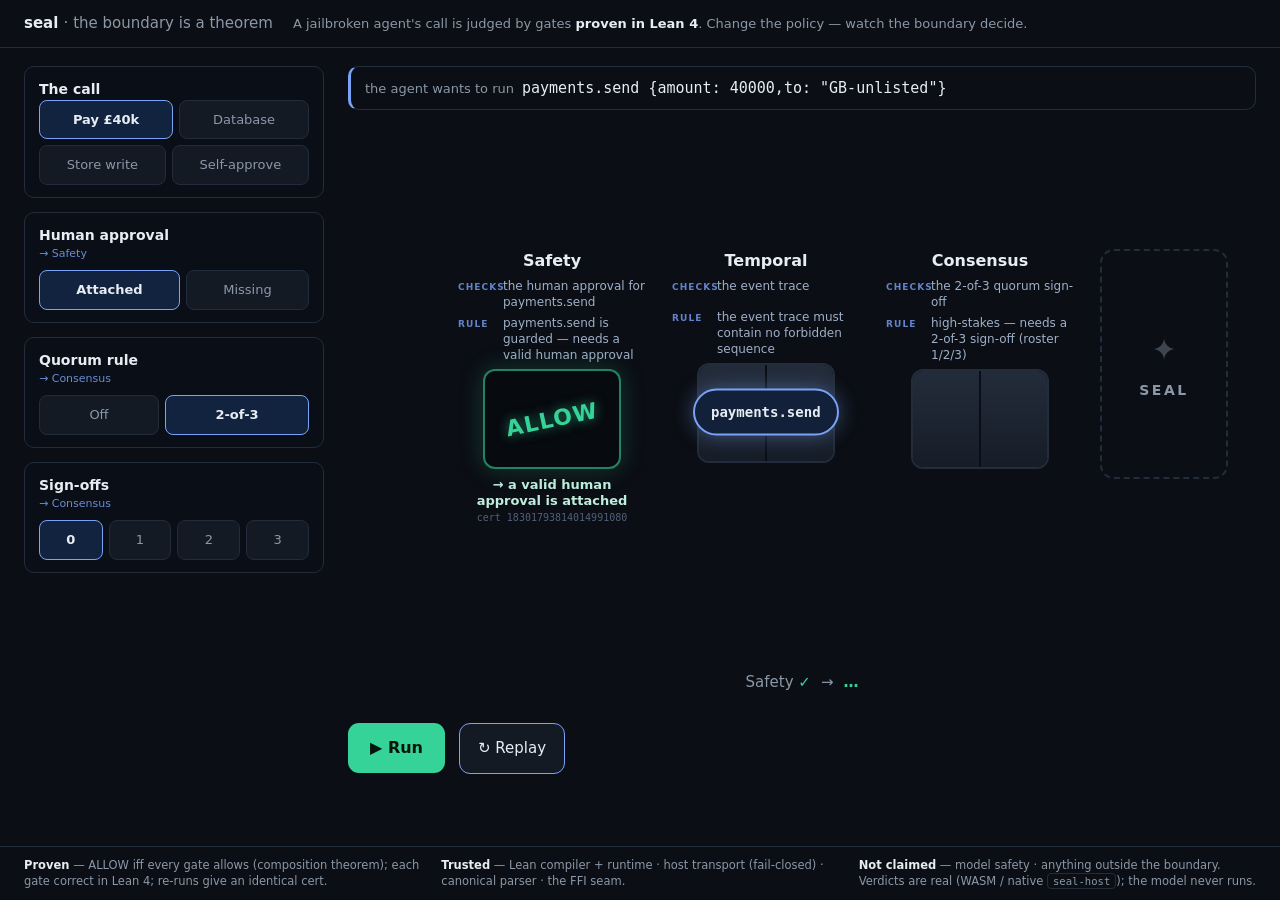
==== public/index.html @ 76cb25d4 "feat(demo): merge into one full-screen stage — knobs drive the animated boundary check Removed the b" ====
<!doctype html>
<html lang="en">
<head>
<meta charset="utf-8"/>
<meta name="viewport" content="width=device-width, initial-scale=1"/>
<title>seal · the boundary is a theorem</title>
<!-- bump ?v= on every push so browsers fetch fresh assets without a hard refresh -->
<link rel="stylesheet" href="style.css?v=20260616k"/>
</head>
<body class="app">

<header class="topbar">
  <span class="brand">seal <span>· the boundary is a theorem</span></span>
  <span class="thesis">A jailbroken agent's call is judged by gates <b>proven in Lean&nbsp;4</b>. Change the policy — watch the boundary decide.</span>
</header>

<main class="demo">
  <aside class="rail" id="rail"></aside>

  <section class="stage">
    <div id="boot-error" class="boot-error" style="display:none"></div>
    <div class="call-banner" id="call-banner"></div>

    <div class="track-frame"><div class="track" id="track"></div></div>
    <div class="equation" id="equation"></div>

    <div class="verdict-out" id="verdict-out"></div>

    <div class="run-row">
      <button class="run-btn" id="run">▶ Run</button>
      <button class="again-btn" id="replay-btn">↻ Replay</button>
      <span class="det" id="det"></span>
    </div>
    <div class="rp-out" id="replay-out"></div>
  </section>
</main>

<footer class="proofbar">
  <span><b class="ink-allow">Proven</b> — ALLOW iff every gate allows (composition theorem); each gate correct in Lean&nbsp;4; re-runs give an identical cert.</span>
  <span><b class="ink-amber">Trusted</b> — Lean compiler + runtime · host transport (fail-closed) · canonical parser · the FFI seam.</span>
  <span><b>Not claimed</b> — model safety · anything outside the boundary. Verdicts are real (WASM / native <code>seal-host</code>); the model never runs.</span>
</footer>

<script>
// Boot guard (classic script). If gauntlet.js (an ES module) fails to load — usually file://, which
// blocks module imports + the WASM fetch — no handlers attach and the stage looks inert. Detect it.
(function () {
  var lastErr = "";
  window.addEventListener("error", function (e) { if (e && (e.filename || "").indexOf("gauntlet") > -1 || (e && e.message)) lastErr = (e && e.message) || lastErr; });
  function banner(msg) {
    var el = document.getElementById("boot-error"); if (!el) return;
    el.style.display = "block";
    el.innerHTML = "<b>seal could not start.</b> " + msg + "<br>Serve over HTTP: <code>cd public &amp;&amp; python3 -m http.server</code>, then open <code>http://localhost:8000</code>. Opening it as <code>file://</code> blocks the kernel module.";
  }
  window.addEventListener("load", function () {
    setTimeout(function () { if (!window.__gauntletReady) banner(location.protocol === "file:" ? "It was opened as a local file (file://)." : "The page script did not initialise." + (lastErr ? " (" + lastErr + ")" : "")); }, 2500);
  });
})();
</script>
<script src="wasm/seal.js"></script>
<script type="module" src="gauntlet.js?v=20260616k"></script>
</body>
</html>
---- public/style.css ----
:root{
  --bg:#0b0e14;--panel:#141a24;--line:#222c3a;--green:#36d399;--red:#f87272;
  --amber:#fbbd23;--ink:#e6edf3;--mut:#8b98a8;--accent:#7aa2f7
}
*{box-sizing:border-box}
body{margin:0;font:15px/1.5 ui-sans-serif,system-ui,-apple-system,sans-serif;background:var(--bg);color:var(--ink)}
a{color:var(--accent);text-decoration:none}
a:hover{text-decoration:underline}
code{background:#0b0e14;border:1px solid var(--line);padding:1px 5px;border-radius:4px;font-family:ui-monospace,monospace;font-size:.92em}
.nav{display:flex;gap:18px;align-items:center;padding:14px 22px;border-bottom:1px solid var(--line);font-size:13px}
.nav .brand{font-weight:700}
.nav .brand span{color:var(--mut);font-weight:400}
.nav a{color:var(--mut)}
.nav a.here{color:var(--ink)}
.wrap{max-width:95%;margin:0 auto;padding:30px 22px}

/* ── full-screen app shell (one stage, no page scroll) ── */
html,body{height:100%}
body.app{height:100vh;overflow:hidden;display:flex;flex-direction:column}
.topbar{flex:0 0 auto;display:flex;align-items:baseline;gap:20px;padding:12px 24px;border-bottom:1px solid var(--line);flex-wrap:wrap}
.topbar .brand{font-weight:700;font-size:15px;white-space:nowrap}
.topbar .brand span{color:var(--mut);font-weight:400}
.topbar .thesis{color:var(--mut);font-size:13px}
.topbar .thesis b{color:var(--ink);font-weight:600}
.demo{flex:1 1 auto;min-height:0;display:grid;grid-template-columns:300px 1fr;gap:24px;padding:18px 24px}
.rail{display:flex;flex-direction:column;gap:14px;min-height:0;overflow-y:auto}
.rail-note{font-size:12.5px;color:var(--mut);background:#0a0f17;border:1px solid var(--line);border-radius:10px;padding:12px 14px;line-height:1.5}
.rail-note code{color:var(--ink)}
.proofbar{flex:0 0 auto;display:grid;grid-template-columns:repeat(3,1fr);gap:20px;padding:10px 24px;border-top:1px solid var(--line);font-size:11.5px;color:var(--mut);line-height:1.45}
.proofbar b{font-weight:700;color:var(--ink)}
.ink-amber{color:var(--amber)}
h1{font-size:26px;margin:0 0 6px}
h1 span{color:var(--mut);font-weight:400}
h2{font-size:16px;margin:26px 0 10px}
.lede{color:var(--mut);font-size:15px;max-width:760px}
.sub{color:var(--mut);font-size:13px}
.soundbite{border-left:3px solid var(--green);padding:10px 16px;margin:20px 0;color:var(--ink);font-size:16px;background:#0e131b}
/* demo controls */
.controls{display:flex;gap:10px;align-items:center;margin:18px 0;flex-wrap:wrap}
select,button{font:inherit;background:var(--panel);color:var(--ink);border:1px solid var(--line);border-radius:8px;padding:9px 12px}
button{cursor:pointer}
button.go{background:var(--green);color:#04130c;border:0;font-weight:700}
button.toggle{border-color:var(--accent)}
/* lanes (demo 1) */
.lanes{display:grid;grid-template-columns:repeat(3,1fr);gap:14px}
.lane{background:var(--panel);border:1px solid var(--line);border-radius:12px;padding:14px;min-height:230px}
.lane h3{margin:0 0 2px;font-size:14px}
.lane .tag{color:var(--mut);font-size:12px;margin-bottom:12px}
.runs{display:flex;flex-wrap:wrap;gap:5px;margin-bottom:12px;min-height:22px}
.dot{width:20px;height:20px;border-radius:5px;background:#26303f;display:grid;place-items:center;font-size:11px;font-weight:700}
.dot.ok{background:rgba(54,211,153,.18);color:var(--green)}
.dot.bad{background:rgba(248,114,114,.22);color:var(--red)}
.score{font-size:13px;color:var(--mut)}
.score b{color:var(--ink)}
.proof{font-size:11px;color:var(--mut);margin-top:6px;font-family:ui-monospace,monospace;word-break:break-all}
.blast{margin-top:10px;font-size:12px;color:var(--mut);border-top:1px dashed var(--line);padding-top:8px;min-height:30px}
.blast.hit{color:var(--red)}
/* cert table (demo 2 & 3) */
.verdict-line{display:flex;align-items:center;gap:10px;margin:14px 0;font-size:15px}
.pill{padding:3px 10px;border-radius:999px;font-weight:700;font-size:13px}
.pill.allow{background:rgba(54,211,153,.18);color:var(--green)}
.pill.deny{background:rgba(248,114,114,.2);color:var(--red)}
.certs{width:100%;border-collapse:collapse;margin-top:8px;font-size:13px}
.certs th{text-align:left;color:var(--mut);font-weight:500;border-bottom:1px solid var(--line);padding:7px 8px;font-size:12px;text-transform:uppercase;letter-spacing:.05em}
.certs td{border-bottom:1px solid var(--line);padding:8px}
.certs td.v-allow{color:var(--green)}
.certs td.v-deny{color:var(--red)}
.certs .hash{font-family:ui-monospace,monospace;color:var(--mut);font-size:12px}
/* honesty / TCB panel */
.guarantee{display:grid;grid-template-columns:repeat(3,1fr);gap:10px;margin-top:10px}
.row{padding:10px;border-radius:8px;border:1px solid var(--line);background:#0e131b}
.row .k{font-size:11px;letter-spacing:.06em;text-transform:uppercase;color:var(--mut)}
.row .v{font-size:13px;margin-top:4px}
.row.proven{border-color:rgba(54,211,153,.4)}
.row.tcb{border-color:rgba(251,189,35,.4)}
.row.notclaimed{opacity:.6}
/* cards (landing) */
.cards{display:grid;grid-template-columns:repeat(3,1fr);gap:14px;margin-top:14px}
.card{background:var(--panel);border:1px solid var(--line);border-radius:12px;padding:16px;display:block}
.card:hover{border-color:var(--accent);text-decoration:none}
.card .n{color:var(--mut);font-size:12px}
.card h3{margin:4px 0 6px;font-size:15px;color:var(--ink)}
.card p{margin:0;color:var(--mut);font-size:13px}
footer{border-top:1px solid var(--line);color:var(--mut);font-size:12px;padding:18px 22px;margin-top:30px}

/* ════════════════════════ THE GAUNTLET ════════════════════════ */
.boot-error{margin:18px 0;padding:14px 18px;border:1px solid var(--red);border-left:4px solid var(--red);
  border-radius:10px;background:#1a1014;color:#ffd7d7;font-size:14px;line-height:1.5}
.boot-error code{background:#0b0e14;color:var(--ink)}
.ink-allow{color:var(--green);font-weight:700}
.ink-deny{color:var(--red);font-weight:700}
/* the right-hand stage column (call + animated track + verdict + replay) */
.stage{min-width:0;min-height:0;display:flex;flex-direction:column;gap:10px}
.stage>*{flex:0 0 auto}
.stage>.call-banner{margin:0}
/* the track is the one flexible element: it fills the leftover height, centres the gates, and
   scrolls inside its own box if a short viewport can't show them — the page never scrolls. */
.stage>.track-frame{flex:1 1 0;min-height:0;overflow:auto;display:flex;align-items:center}
.stage>.verdict-out{margin-top:0}
.stage>.run-row{margin-top:0}

/* scenario picker */
.picker{display:flex;gap:10px;flex-wrap:wrap;margin-bottom:16px}
.picker.locked{opacity:.55;pointer-events:none}
.pick{font:inherit;cursor:pointer;background:var(--panel);color:var(--mut);border:1px solid var(--line);
  border-radius:10px;padding:10px 14px;font-size:14px;transition:all .15s}
.pick:hover{border-color:var(--accent);color:var(--ink)}
.pick.on{background:#12233f;border-color:var(--accent);color:var(--ink);font-weight:600}

/* the call banner */
.call-banner{font-size:15px;margin:0;padding:10px 14px;background:#0b0e14;border:1px solid var(--line);border-left:3px solid var(--accent);border-radius:10px}
.call-banner code{font-size:15px;background:transparent;border:0;padding:0;color:var(--ink)}
.cb-label{color:var(--mut);font-size:13px;margin-right:8px}

/* the track */
.track-frame{overflow-x:auto;overflow-y:hidden;padding:6px 0 4px}
.track{position:relative;display:flex;align-items:flex-start;gap:26px;padding:14px 8px 14px 110px}

/* a gate — compact card; every line is tied to the call being judged */
.gate{position:relative;flex:0 0 auto;width:188px;display:flex;flex-direction:column;align-items:center;
  transition:opacity .3s,filter .3s}
.gate.unreached{opacity:.22;filter:grayscale(1)}
.g-name{font-size:16px;font-weight:700;margin-bottom:6px;text-align:center}
/* one register: `checks` (what this gate inspects on the call) + `rule` (what it enforces) */
.g-line{width:100%;display:flex;gap:7px;font-size:12px;line-height:1.32;color:#9fb0c8;margin-bottom:5px;min-height:26px}
.g-line .g-k{flex:0 0 auto;font-size:9px;letter-spacing:.12em;font-weight:800;text-transform:uppercase;color:var(--accent);opacity:.8;padding-top:3px;width:38px}
.gate-arch{position:relative;width:138px;height:100px;border-radius:12px;overflow:hidden;
  border:2px solid var(--line);background:#070a0f}
.door{position:absolute;top:0;bottom:0;width:50%;background:linear-gradient(180deg,#232c3a,#161d28);
  transition:transform .45s ease, background .25s;z-index:2}
.door.l{left:0;border-right:1px solid #0b0e14}
.door.r{right:0;border-left:1px solid #0b0e14}
/* evaluating pulse */
.gate.eval .gate-arch{animation:evalpulse .6s ease-in-out infinite}
@keyframes evalpulse{0%,100%{box-shadow:0 0 0 0 rgba(122,162,247,.0);border-color:var(--line)}
  50%{box-shadow:0 0 26px 2px rgba(122,162,247,.45);border-color:var(--accent)}}
/* ALLOW — doors open */
.gate.allow .gate-arch{border-color:rgba(54,211,153,.6);box-shadow:0 0 24px rgba(54,211,153,.22)}
.gate.allow .door.l{transform:translateX(-101%)}
.gate.allow .door.r{transform:translateX(101%)}
/* DENY — doors slam shut, red, shake */
.gate.deny .gate-arch{border-color:var(--red);box-shadow:0 0 30px rgba(248,114,114,.5);animation:slam .35s ease}
.gate.deny .door{background:linear-gradient(180deg,#5a1f24,#3a1418)}
@keyframes slam{0%{transform:translateX(0)}20%{transform:translateX(-6px)}40%{transform:translateX(6px)}60%{transform:translateX(-3px)}100%{transform:translateX(0)}}
/* the stamp */
.gate-stamp{position:absolute;inset:0;z-index:3;display:grid;place-items:center;font-weight:900;letter-spacing:.06em;
  font-size:22px;opacity:0;transform:scale(1.7) rotate(-12deg);transition:opacity .18s, transform .18s}
.gate.allow .gate-stamp{opacity:1;transform:scale(1) rotate(-12deg);color:var(--green);
  text-shadow:0 0 12px rgba(54,211,153,.6)}
.gate.deny .gate-stamp{opacity:1;transform:scale(1) rotate(-12deg);color:#ffd7d7;
  text-shadow:0 0 14px rgba(248,114,114,.9)}
/* the plain outcome, filled when the gate stamps */
.g-result{margin-top:8px;font-size:13px;color:var(--mut);text-align:center;min-height:28px;line-height:1.3;padding:0 4px;font-weight:600}
.gate.allow .g-result{color:#bfeede}
.gate.deny .g-result{color:#ffc0c0}
.gate-hash{font-family:ui-monospace,monospace;font-size:10px;color:#52607a;word-break:break-all;text-align:center;min-height:14px}

/* finish / seal slot */
.finish{position:relative;flex:0 0 auto;width:128px;min-height:230px;display:flex;flex-direction:column;
  align-items:center;justify-content:center;gap:8px;border:2px dashed var(--line);border-radius:14px;color:var(--mut);
  transition:all .4s}
.finish-ico{font-size:30px;opacity:.4;transition:all .4s}
.finish-label{font-size:14px;letter-spacing:.18em;font-weight:700}
.finish.sealed{border-style:solid;border-color:rgba(251,189,35,.7);color:#ffe59a;box-shadow:0 0 34px rgba(251,189,35,.3)}
.finish.sealed .finish-ico{opacity:1;color:#ffd24a;text-shadow:0 0 18px rgba(251,189,35,.8);transform:scale(1.25)}

/* the moving call-token */
.token{position:absolute;left:0;top:0;z-index:5;display:grid;place-items:center;
  padding:11px 16px;border-radius:999px;background:#13203a;border:2px solid var(--accent);
  color:var(--ink);font-family:ui-monospace,monospace;font-size:14px;white-space:nowrap;
  box-shadow:0 0 20px rgba(122,162,247,.4);transition:transform .62s cubic-bezier(.5,.05,.3,1)}
.token-tool{font-weight:700}
.token.destroyed{animation:shatter .8s forwards}
@keyframes shatter{0%{transform:translate(var(--x,0),var(--y,0))}
  30%{filter:none}
  100%{opacity:0;filter:blur(3px) saturate(2);background:#5a1f24;border-color:var(--red);
    box-shadow:0 0 30px rgba(248,114,114,.8)}}
.token.sealed{background:#3a2f12;border-color:#ffd24a;box-shadow:0 0 26px rgba(251,189,35,.7)}

/* run controls */
.run-row{display:flex;align-items:center;gap:14px;margin-top:18px;flex-wrap:wrap}
.run-btn{font:inherit;cursor:pointer;background:var(--green);color:#04130c;border:0;font-weight:800;
  font-size:16px;padding:13px 22px;border-radius:11px}
.run-btn:hover{filter:brightness(1.08)}
.run-btn:disabled{opacity:.5;cursor:default}
.again-btn{font:inherit;cursor:pointer;background:var(--panel);color:var(--ink);border:1px solid var(--accent);
  border-radius:11px;padding:13px 18px;font-size:15px}
.again-btn:disabled{opacity:.4;cursor:default;border-color:var(--line)}
.det{font-size:15px;color:var(--mut)}
.det.locked{color:var(--green);font-weight:600}
.det.broke{color:var(--red);font-weight:700}
.det .lock{display:inline-block;animation:latch .4s ease}
@keyframes latch{0%{transform:scale(1.8) rotate(-20deg);opacity:0}100%{transform:none;opacity:1}}

/* verdict output */
.verdict-out{min-height:8px;display:flex;flex-wrap:wrap;align-items:baseline;gap:4px 14px}
.big-verdict{font-size:24px;font-weight:900;letter-spacing:.04em}
.big-verdict.deny{color:var(--red);text-shadow:0 0 22px rgba(248,114,114,.5)}
.big-verdict.allow{color:var(--green);text-shadow:0 0 22px rgba(54,211,153,.4)}
.verdict-out.killed{animation:flashred .5s ease}
@keyframes flashred{0%{background:rgba(248,114,114,.14)}100%{background:transparent}}
.verdict-consequence{font-size:17px;margin-top:6px;color:var(--ink);font-weight:600;line-height:1.3}
.verdict-meta{flex-basis:100%;font-size:13px;margin-top:2px;color:var(--mut)}
.verdict-meta b{color:var(--ink)}
.verdict-meta .vr-hash{font-family:ui-monospace,monospace;font-size:12px;color:#52607a}
.verdict-why{font-size:18px;margin-top:4px;color:var(--ink)}
.seal-cert-hash{font-family:ui-monospace,monospace;font-size:18px;color:#ffd24a;word-break:break-all}

/* the composition equation under the gate row */
.equation{text-align:center;margin:8px 0 2px;font-size:15px;color:var(--mut);min-height:22px}
.equation>span{white-space:nowrap}
.equation b{font-weight:800}
.equation .eq-op{margin:0 7px;color:#3a4659}
.equation .eq-arrow{margin:0 10px;color:var(--mut)}

/* the determinism replay beat */
.replay{margin-top:20px;border-top:1px solid var(--line);padding-top:16px}
.rp-intro{font-size:13px;color:var(--mut);margin-bottom:12px}
.rp-out{margin-top:14px;display:flex;flex-direction:column;gap:7px}
.rp-row{display:flex;align-items:center;gap:12px;flex-wrap:wrap;font-size:13px}
.rp-say{color:var(--ink)}
.rp-say i{color:var(--mut)}
.rp-arrow{color:#3a4659}
.rp-hash{font-family:ui-monospace,monospace;font-size:11px;color:#52607a}
.rp-cap{margin-top:14px;font-size:16px;color:var(--ink)}
.rp-cap b{color:var(--green)}
.rp-cap.broke,.rp-cap.broke b{color:var(--red)}

/* intro */
.intro{margin-bottom:6px}

/* ── the Policy Lab ── */
.lab{display:grid;grid-template-columns:300px 1fr;gap:20px;align-items:start;margin-top:8px}
.lab-rail{display:flex;flex-direction:column;gap:14px}
.lab-ctrl{background:#0a0f17;border:1px solid var(--line);border-radius:10px;padding:12px 14px}
.lab-ctrl.disabled{opacity:.45}
.lc-label{font-size:14px;font-weight:700;color:var(--ink)}
.lc-sub{font-size:11px;color:var(--accent);margin-bottom:8px;opacity:.85}
.seg{display:flex;gap:6px;flex-wrap:wrap}
.seg-btn{flex:1 1 auto;min-width:54px;font:inherit;font-size:13px;cursor:pointer;background:var(--panel);
  color:var(--mut);border:1px solid var(--line);border-radius:8px;padding:9px 10px;transition:all .12s}
.lab-ctrl.disabled .seg-btn{cursor:default}
.seg-btn:hover{color:var(--ink)}
.seg-btn.on{background:#12233f;border-color:var(--accent);color:var(--ink);font-weight:700}
.lab-stage{min-width:0}
.lab-track{min-height:280px;padding-left:8px}
.lab-causal{font-size:18px;margin:6px 0 4px;min-height:26px;color:var(--ink)}
.cz{font-weight:900;letter-spacing:.03em}
.cz.deny{color:var(--red)}
.cz.allow{color:var(--green)}
.cz-reason{color:#ffc7c7}
.lab-causal .cz-cert{font-family:ui-monospace,monospace;font-size:13px;color:#52607a}
.lab-diff{margin-top:8px}
.ld-label{font-size:11px;text-transform:uppercase;letter-spacing:.08em;color:var(--mut);margin-bottom:6px}
.ld-row{display:flex;align-items:center;gap:10px;flex-wrap:wrap;font-family:ui-monospace,monospace;font-size:12.5px;
  padding:7px 10px;background:#0a0f17;border:1px solid var(--line);border-left:3px solid var(--accent);border-radius:8px;margin-bottom:6px}
.ld-k{color:var(--accent)}
.ld-a{color:#8b6b6b;text-decoration:line-through;opacity:.8}
.ld-arrow{color:var(--mut)}
.ld-b{color:var(--green)}
.ld-delta{flex-basis:100%;color:#9fb0c8;margin-top:4px;white-space:pre-wrap}
/* a gate whose verdict flipped since the last decide */
.gate.changed .gate-arch{animation:gatePulse 1.1s ease}
@keyframes gatePulse{0%,100%{box-shadow:none}30%{box-shadow:0 0 30px 3px rgba(122,162,247,.7)}}

/* under the hood (shown inline — no longer an accordion) */
.hood{margin:26px 0 10px;border:1px solid var(--line);border-radius:12px;background:#0c1018;padding:6px 20px 18px}
.hood>h2{font-size:16px;margin:16px 0 8px}
.hood-body h3{font-size:14px;margin:18px 0 6px}

/* ── Live console: "fire your own" guidance (gate map + approval toggle + presets) ── */
.fire{display:flex;flex-direction:column;gap:12px;margin:14px 0}
.fire-row{display:flex;gap:12px;align-items:center;flex-wrap:wrap}
.fire-tool{display:flex;align-items:center;gap:8px;color:var(--mut);font-size:13px}
.fire-approval{display:flex;align-items:center;gap:10px}
.fire-approval .lc-label{font-size:13px;font-weight:600;color:var(--ink)}
.fire-approval .seg{flex-wrap:nowrap}
.fire-presets{display:flex;align-items:center;gap:10px;flex-wrap:wrap}
.fp-label{font-size:11px;text-transform:uppercase;letter-spacing:.1em;color:var(--mut)}
.pick:disabled{opacity:.4;cursor:default;pointer-events:none}
.gatemap{margin:6px 0 2px;border:1px solid var(--line);border-radius:12px;background:#0a0f17;overflow:hidden}
.gm-head{font-size:12px;text-transform:uppercase;letter-spacing:.08em;color:var(--mut);padding:10px 14px;border-bottom:1px solid var(--line)}
.gm-head code{background:transparent;border:0;padding:0;color:var(--ink);font-size:13px}
.gm-row{display:grid;grid-template-columns:130px 1fr;gap:4px 14px;padding:10px 14px;border-bottom:1px solid var(--line)}
.gm-row:last-child{border-bottom:0}
.gm-name{font-weight:700;color:var(--ink);font-size:14px}
.gm-rule{color:#9fb0c8;font-size:13px;line-height:1.35}
.gm-hint{grid-column:2;color:var(--mut);font-size:12px;line-height:1.35}
.fire-why{margin:12px 0 2px;font-size:14px;color:var(--ink);line-height:1.4}

@media(max-width:760px){
  .lanes,.guarantee,.cards,.lab{grid-template-columns:1fr}
  .track{padding-left:60px;gap:24px}
}
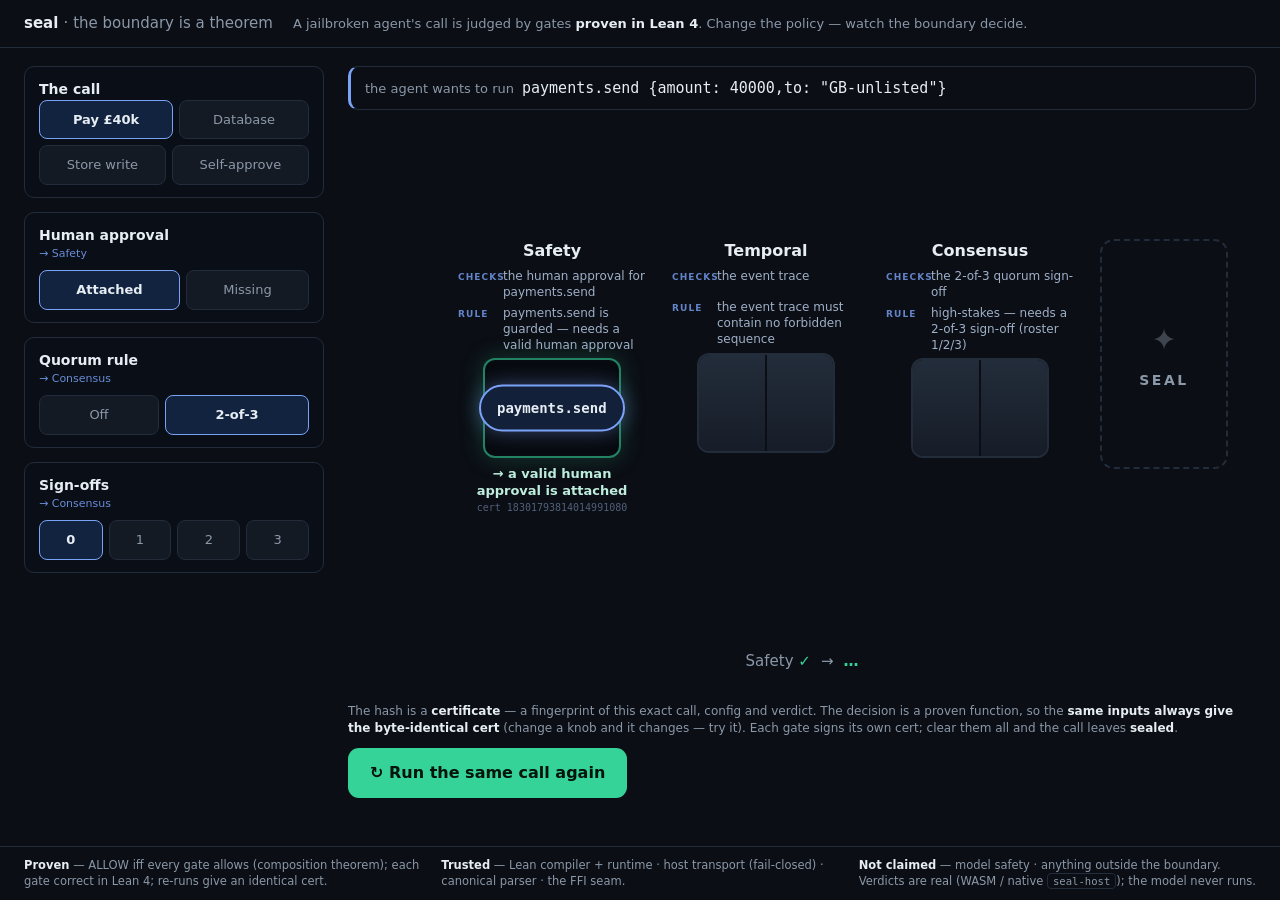
==== commit 507f0fa5: "fix(demo): sensible DB example, clearer determinism, explain the cert Three confusions the owner fla" ====
--- a/public/index.html
+++ b/public/index.html
@@ -5,7 +5,7 @@
 <meta name="viewport" content="width=device-width, initial-scale=1"/>
 <title>seal · the boundary is a theorem</title>
 <!-- bump ?v= on every push so browsers fetch fresh assets without a hard refresh -->
-<link rel="stylesheet" href="style.css?v=20260616k"/>
+<link rel="stylesheet" href="style.css?v=20260616m"/>
 </head>
 <body class="app">
 
@@ -25,13 +25,12 @@
     <div class="equation" id="equation"></div>
 
     <div class="verdict-out" id="verdict-out"></div>
+    <p class="cert-note">The hash is a <b>certificate</b> — a fingerprint of this exact call, config and verdict. The decision is a proven function, so the <b>same inputs always give the byte-identical cert</b> (change a knob and it changes — try it). Each gate signs its own cert; clear them all and the call leaves <b>sealed</b>.</p>
 
     <div class="run-row">
-      <button class="run-btn" id="run">▶ Run</button>
-      <button class="again-btn" id="replay-btn">↻ Replay</button>
+      <button class="run-btn" id="run">↻ Run the same call again</button>
       <span class="det" id="det"></span>
     </div>
-    <div class="rp-out" id="replay-out"></div>
   </section>
 </main>
 
@@ -58,6 +57,6 @@
 })();
 </script>
 <script src="wasm/seal.js"></script>
-<script type="module" src="gauntlet.js?v=20260616k"></script>
+<script type="module" src="gauntlet.js?v=20260616m"></script>
 </body>
 </html>
--- a/public/style.css
+++ b/public/style.css
@@ -205,6 +205,8 @@
 .verdict-meta .vr-hash{font-family:ui-monospace,monospace;font-size:12px;color:#52607a}
 .verdict-why{font-size:18px;margin-top:4px;color:var(--ink)}
 .seal-cert-hash{font-family:ui-monospace,monospace;font-size:18px;color:#ffd24a;word-break:break-all}
+.cert-note{font-size:12px;color:var(--mut);line-height:1.45;margin:0}
+.cert-note b{color:var(--ink);font-weight:600}
 
 /* the composition equation under the gate row */
 .equation{text-align:center;margin:8px 0 2px;font-size:15px;color:var(--mut);min-height:22px}
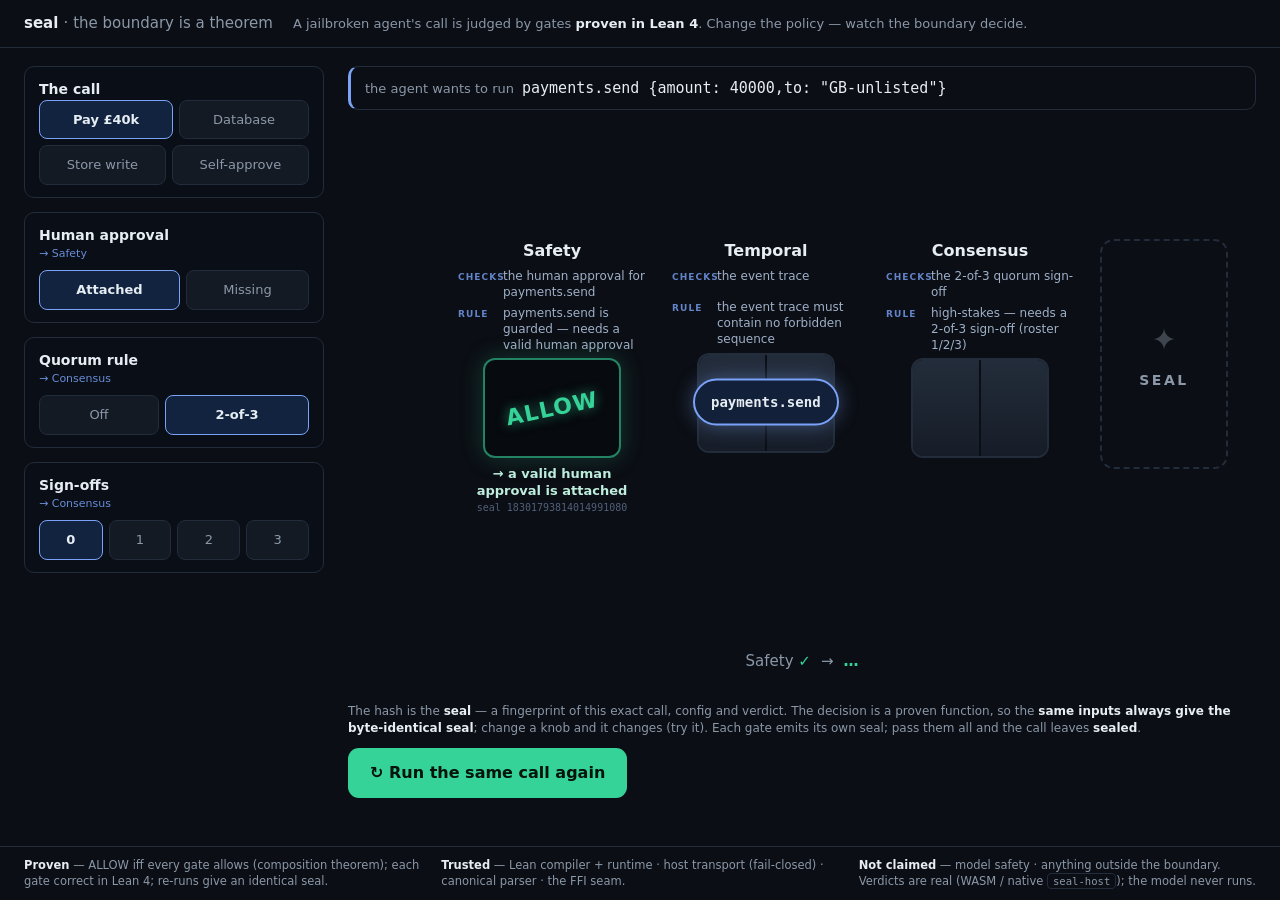
==== commit 2304872b: "fix(demo): use "seal" not "certificate" in user-facing copy seal deliberately uses "seal" over "cert" ====
--- a/public/index.html
+++ b/public/index.html
@@ -5,7 +5,7 @@
 <meta name="viewport" content="width=device-width, initial-scale=1"/>
 <title>seal · the boundary is a theorem</title>
 <!-- bump ?v= on every push so browsers fetch fresh assets without a hard refresh -->
-<link rel="stylesheet" href="style.css?v=20260616m"/>
+<link rel="stylesheet" href="style.css?v=20260616n"/>
 </head>
 <body class="app">
 
@@ -25,7 +25,7 @@
     <div class="equation" id="equation"></div>
 
     <div class="verdict-out" id="verdict-out"></div>
-    <p class="cert-note">The hash is a <b>certificate</b> — a fingerprint of this exact call, config and verdict. The decision is a proven function, so the <b>same inputs always give the byte-identical cert</b> (change a knob and it changes — try it). Each gate signs its own cert; clear them all and the call leaves <b>sealed</b>.</p>
+    <p class="cert-note">The hash is the <b>seal</b> — a fingerprint of this exact call, config and verdict. The decision is a proven function, so the <b>same inputs always give the byte-identical seal</b>; change a knob and it changes (try it). Each gate emits its own seal; pass them all and the call leaves <b>sealed</b>.</p>
 
     <div class="run-row">
       <button class="run-btn" id="run">↻ Run the same call again</button>
@@ -35,7 +35,7 @@
 </main>
 
 <footer class="proofbar">
-  <span><b class="ink-allow">Proven</b> — ALLOW iff every gate allows (composition theorem); each gate correct in Lean&nbsp;4; re-runs give an identical cert.</span>
+  <span><b class="ink-allow">Proven</b> — ALLOW iff every gate allows (composition theorem); each gate correct in Lean&nbsp;4; re-runs give an identical seal.</span>
   <span><b class="ink-amber">Trusted</b> — Lean compiler + runtime · host transport (fail-closed) · canonical parser · the FFI seam.</span>
   <span><b>Not claimed</b> — model safety · anything outside the boundary. Verdicts are real (WASM / native <code>seal-host</code>); the model never runs.</span>
 </footer>
@@ -57,6 +57,6 @@
 })();
 </script>
 <script src="wasm/seal.js"></script>
-<script type="module" src="gauntlet.js?v=20260616m"></script>
+<script type="module" src="gauntlet.js?v=20260616n"></script>
 </body>
 </html>
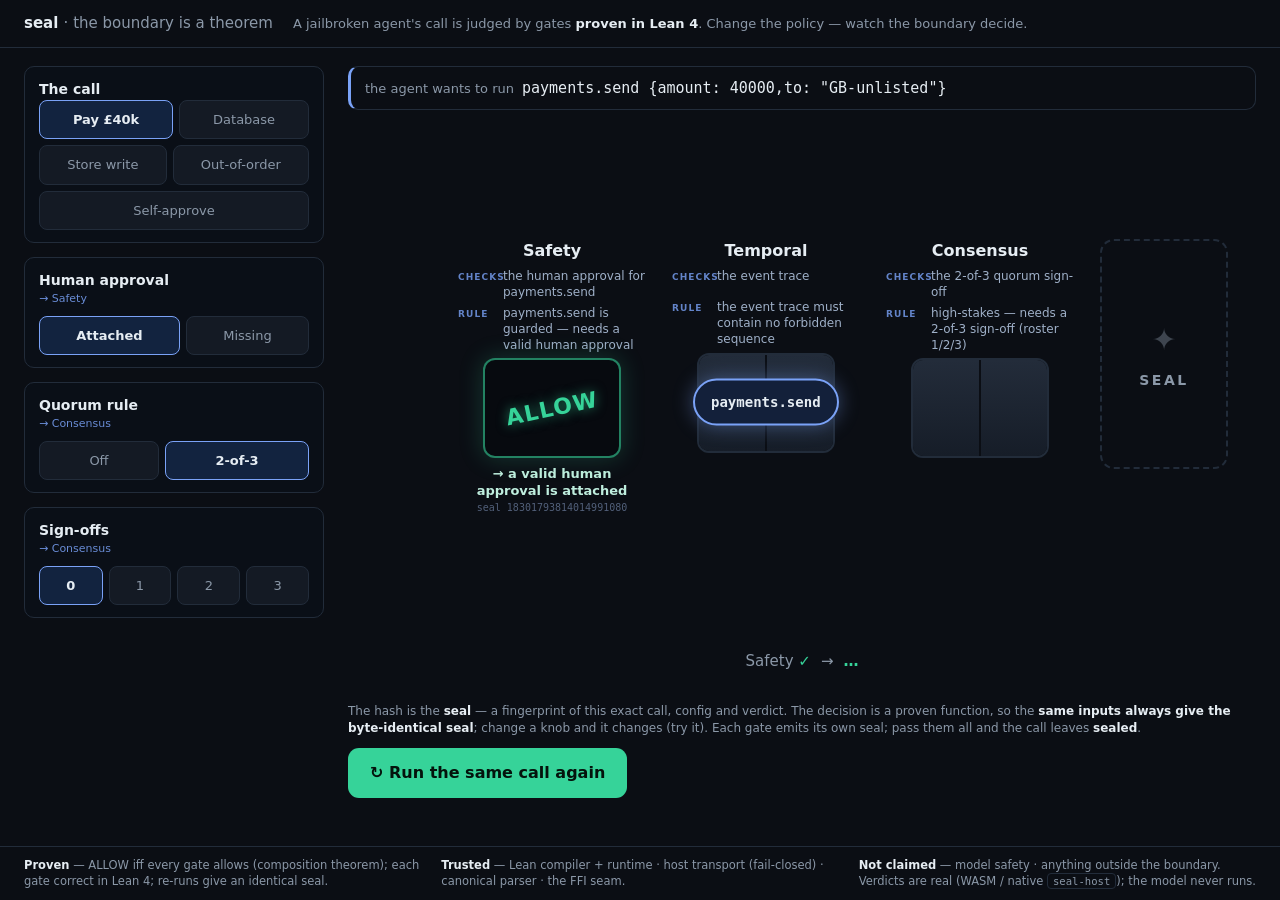
==== commit ae1d5f10: "feat(demo): make the Temporal gate breakable (out-of-order trace) Every demo call cleared Temporal —" ====
--- a/public/index.html
+++ b/public/index.html
@@ -5,7 +5,7 @@
 <meta name="viewport" content="width=device-width, initial-scale=1"/>
 <title>seal · the boundary is a theorem</title>
 <!-- bump ?v= on every push so browsers fetch fresh assets without a hard refresh -->
-<link rel="stylesheet" href="style.css?v=20260616n"/>
+<link rel="stylesheet" href="style.css?v=20260616o"/>
 </head>
 <body class="app">
 
@@ -57,6 +57,6 @@
 })();
 </script>
 <script src="wasm/seal.js"></script>
-<script type="module" src="gauntlet.js?v=20260616n"></script>
+<script type="module" src="gauntlet.js?v=20260616o"></script>
 </body>
 </html>
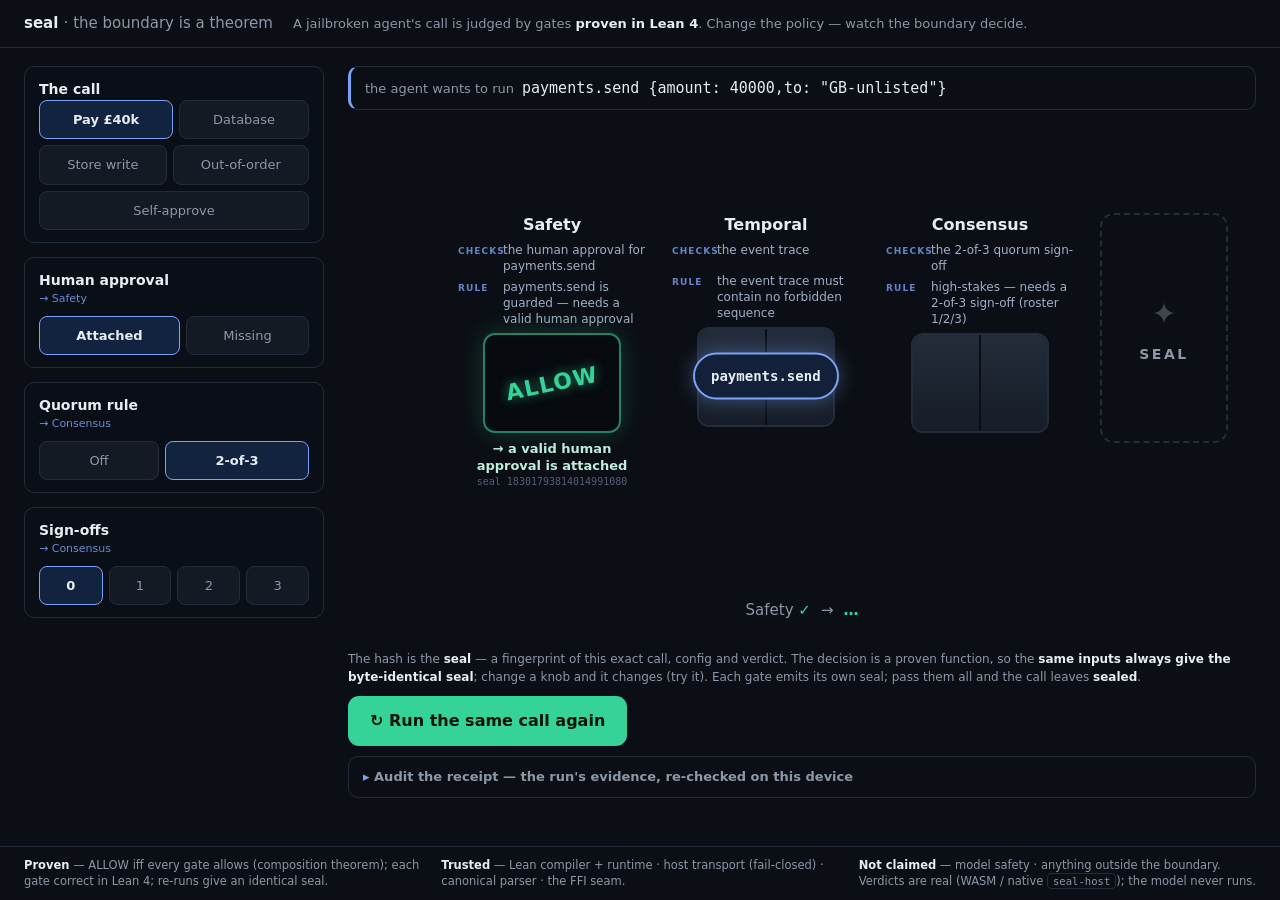
==== commit e578cd56: "feat: Act 3 — receipt audit (show, re-check, same-hash twin, diff, tamper) After the verdict beat, t" ====
--- a/public/index.html
+++ b/public/index.html
@@ -5,7 +5,7 @@
 <meta name="viewport" content="width=device-width, initial-scale=1"/>
 <title>seal · the boundary is a theorem</title>
 <!-- bump ?v= on every push so browsers fetch fresh assets without a hard refresh -->
-<link rel="stylesheet" href="style.css?v=20260616o"/>
+<link rel="stylesheet" href="style.css?v=20260710a"/>
 </head>
 <body class="app">
 
@@ -31,6 +31,14 @@
       <button class="run-btn" id="run">↻ Run the same call again</button>
       <span class="det" id="det"></span>
     </div>
+
+    <!-- Act 3 — after the verdict, the receipt becomes the artifact. Everything in here is
+         self-consistency: this page re-derives its own decision through its own kernel and
+         byte-compares against the receipt. It is not an independent audit. -->
+    <details class="audit" id="audit">
+      <summary>Audit the receipt — the run's evidence, re-checked on this device</summary>
+      <div id="audit-body"></div>
+    </details>
   </section>
 </main>
 
@@ -57,6 +65,6 @@
 })();
 </script>
 <script src="wasm/seal.js"></script>
-<script type="module" src="gauntlet.js?v=20260616o"></script>
+<script type="module" src="gauntlet.js?v=20260710a"></script>
 </body>
 </html>
--- a/public/style.css
+++ b/public/style.css
@@ -90,7 +90,8 @@
 .ink-allow{color:var(--green);font-weight:700}
 .ink-deny{color:var(--red);font-weight:700}
 /* the right-hand stage column (call + animated track + verdict + replay) */
-.stage{min-width:0;min-height:0;display:flex;flex-direction:column;gap:10px}
+/* the column scrolls inside its own box on short viewports (page never scrolls) */
+.stage{min-width:0;min-height:0;display:flex;flex-direction:column;gap:10px;overflow-y:auto}
 .stage>*{flex:0 0 auto}
 .stage>.call-banner{margin:0}
 /* the track is the one flexible element: it fills the leftover height, centres the gates, and
@@ -228,6 +229,50 @@
 .rp-cap b{color:var(--green)}
 .rp-cap.broke,.rp-cap.broke b{color:var(--red)}
 
+/* ── Act 3 — the receipt audit. Collapsed by default so the no-scroll stage is untouched;
+   open, it scrolls inside its own box. One focused message per beat. */
+.audit{border:1px solid var(--line);border-radius:10px;background:#0b0e14;font-size:13px}
+.audit>summary{cursor:pointer;padding:10px 14px;color:var(--mut);font-weight:600;list-style:none}
+.audit>summary::before{content:"▸ ";color:var(--accent)}
+.audit[open]>summary::before{content:"▾ "}
+.audit[open]{max-height:46vh;overflow-y:auto}
+.audit #audit-body{padding:0 14px 12px;display:flex;flex-direction:column;gap:12px}
+.a-beat{border-top:1px solid var(--line);padding-top:10px}
+.a-title{font-size:10px;letter-spacing:.14em;text-transform:uppercase;font-weight:800;color:var(--accent);opacity:.85;margin-bottom:5px}
+.a-msg{color:var(--ink);line-height:1.45}
+.a-msg b{font-weight:700}
+.a-chip{display:inline-block;font-weight:900;font-size:11px;letter-spacing:.08em;border-radius:6px;padding:2px 8px;margin-right:6px}
+.a-chip.pass{background:rgba(54,211,153,.15);color:var(--green);border:1px solid rgba(54,211,153,.5)}
+.a-chip.fail{background:rgba(248,114,114,.15);color:var(--red);border:1px solid rgba(248,114,114,.5)}
+.a-hash{margin-top:6px;color:var(--mut)}
+.a-hash code{font-family:ui-monospace,monospace;font-size:11px;color:#8fa3c4;word-break:break-all;background:transparent;border:0;padding:0}
+.a-json{margin-top:6px}
+.a-json>summary{cursor:pointer;color:var(--mut);font-size:12px}
+.a-json pre{margin:6px 0 0;padding:10px;background:#070a0f;border:1px solid var(--line);border-radius:8px;
+  font-size:10.5px;line-height:1.4;color:#9fb0c8;overflow-x:auto;max-height:240px;overflow-y:auto}
+.a-check{font-size:12px;line-height:1.5;margin-top:4px}
+.a-check.ok{color:#bfeede}
+.a-check.bad{color:#ffc0c0}
+.a-hashpair{margin-top:8px;display:flex;flex-direction:column;gap:4px}
+.a-hrow{display:flex;align-items:center;gap:8px}
+.a-hrow code{font-family:ui-monospace,monospace;font-size:11px;color:#8fa3c4;word-break:break-all;background:transparent;border:0;padding:0}
+.a-vtag{flex:0 0 auto;font-size:10px;font-weight:900;letter-spacing:.08em;border-radius:5px;padding:1px 7px}
+.a-vtag.block{color:var(--red);border:1px solid rgba(248,114,114,.5)}
+.a-vtag.allow{color:var(--green);border:1px solid rgba(54,211,153,.5)}
+.a-hnote{font-size:11px;color:var(--mut);margin-top:4px}
+.a-diff{margin-top:8px}
+.a-diff-row{font-size:12px;line-height:1.5;padding:3px 8px;border-radius:6px;word-break:break-word}
+.a-diff-row.auth{background:rgba(251,189,35,.08);border-left:3px solid #ffd24a;color:var(--ink);margin-bottom:3px}
+.a-diff-row.auth b{color:#ffe59a}
+.a-diff-row i{color:var(--mut);font-style:normal;font-size:11px}
+.a-diff-row.minor{color:var(--mut)}
+.a-minor{margin-top:6px}
+.a-minor>summary{cursor:pointer;color:var(--mut);font-size:11px}
+.a-tamper{font:inherit;cursor:pointer;margin-top:6px;background:var(--panel);color:var(--ink);
+  border:1px solid var(--red);border-radius:9px;padding:7px 14px;font-size:13px}
+.a-tamper:hover{background:#1a1014}
+.a-tamper-out{margin-top:8px}
+
 /* intro */
 .intro{margin-bottom:6px}
 
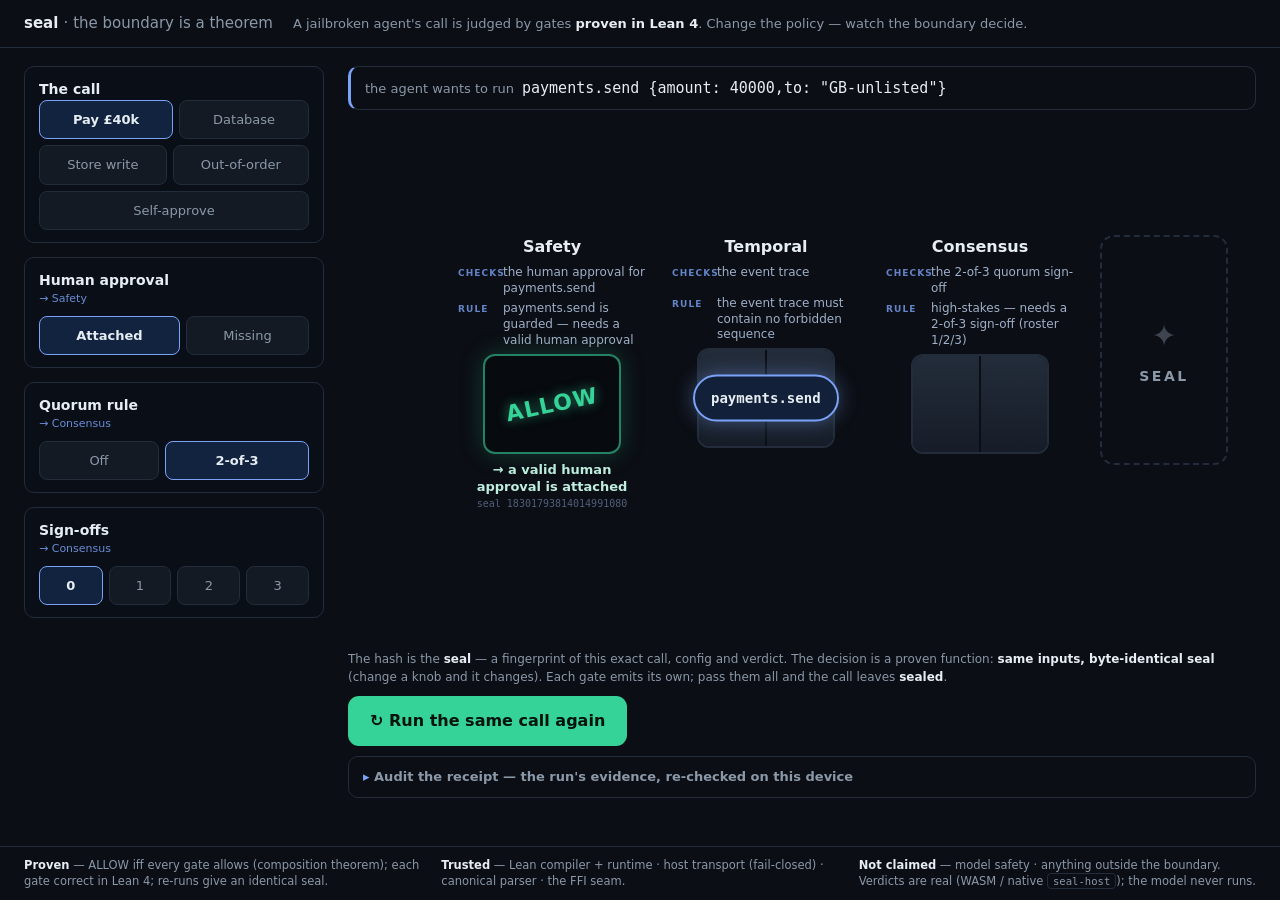
==== commit df53644b: "tidy: one message per beat — fold equation into verdict, drop dead CSS Cosmetic only, split from the" ====
--- a/public/index.html
+++ b/public/index.html
@@ -22,10 +22,9 @@
     <div class="call-banner" id="call-banner"></div>
 
     <div class="track-frame"><div class="track" id="track"></div></div>
-    <div class="equation" id="equation"></div>
 
     <div class="verdict-out" id="verdict-out"></div>
-    <p class="cert-note">The hash is the <b>seal</b> — a fingerprint of this exact call, config and verdict. The decision is a proven function, so the <b>same inputs always give the byte-identical seal</b>; change a knob and it changes (try it). Each gate emits its own seal; pass them all and the call leaves <b>sealed</b>.</p>
+    <p class="cert-note">The hash is the <b>seal</b> — a fingerprint of this exact call, config and verdict. The decision is a proven function: <b>same inputs, byte-identical seal</b> (change a knob and it changes). Each gate emits its own; pass them all and the call leaves <b>sealed</b>.</p>
 
     <div class="run-row">
       <button class="run-btn" id="run">↻ Run the same call again</button>
--- a/public/style.css
+++ b/public/style.css
@@ -41,46 +41,6 @@
 button{cursor:pointer}
 button.go{background:var(--green);color:#04130c;border:0;font-weight:700}
 button.toggle{border-color:var(--accent)}
-/* lanes (demo 1) */
-.lanes{display:grid;grid-template-columns:repeat(3,1fr);gap:14px}
-.lane{background:var(--panel);border:1px solid var(--line);border-radius:12px;padding:14px;min-height:230px}
-.lane h3{margin:0 0 2px;font-size:14px}
-.lane .tag{color:var(--mut);font-size:12px;margin-bottom:12px}
-.runs{display:flex;flex-wrap:wrap;gap:5px;margin-bottom:12px;min-height:22px}
-.dot{width:20px;height:20px;border-radius:5px;background:#26303f;display:grid;place-items:center;font-size:11px;font-weight:700}
-.dot.ok{background:rgba(54,211,153,.18);color:var(--green)}
-.dot.bad{background:rgba(248,114,114,.22);color:var(--red)}
-.score{font-size:13px;color:var(--mut)}
-.score b{color:var(--ink)}
-.proof{font-size:11px;color:var(--mut);margin-top:6px;font-family:ui-monospace,monospace;word-break:break-all}
-.blast{margin-top:10px;font-size:12px;color:var(--mut);border-top:1px dashed var(--line);padding-top:8px;min-height:30px}
-.blast.hit{color:var(--red)}
-/* cert table (demo 2 & 3) */
-.verdict-line{display:flex;align-items:center;gap:10px;margin:14px 0;font-size:15px}
-.pill{padding:3px 10px;border-radius:999px;font-weight:700;font-size:13px}
-.pill.allow{background:rgba(54,211,153,.18);color:var(--green)}
-.pill.deny{background:rgba(248,114,114,.2);color:var(--red)}
-.certs{width:100%;border-collapse:collapse;margin-top:8px;font-size:13px}
-.certs th{text-align:left;color:var(--mut);font-weight:500;border-bottom:1px solid var(--line);padding:7px 8px;font-size:12px;text-transform:uppercase;letter-spacing:.05em}
-.certs td{border-bottom:1px solid var(--line);padding:8px}
-.certs td.v-allow{color:var(--green)}
-.certs td.v-deny{color:var(--red)}
-.certs .hash{font-family:ui-monospace,monospace;color:var(--mut);font-size:12px}
-/* honesty / TCB panel */
-.guarantee{display:grid;grid-template-columns:repeat(3,1fr);gap:10px;margin-top:10px}
-.row{padding:10px;border-radius:8px;border:1px solid var(--line);background:#0e131b}
-.row .k{font-size:11px;letter-spacing:.06em;text-transform:uppercase;color:var(--mut)}
-.row .v{font-size:13px;margin-top:4px}
-.row.proven{border-color:rgba(54,211,153,.4)}
-.row.tcb{border-color:rgba(251,189,35,.4)}
-.row.notclaimed{opacity:.6}
-/* cards (landing) */
-.cards{display:grid;grid-template-columns:repeat(3,1fr);gap:14px;margin-top:14px}
-.card{background:var(--panel);border:1px solid var(--line);border-radius:12px;padding:16px;display:block}
-.card:hover{border-color:var(--accent);text-decoration:none}
-.card .n{color:var(--mut);font-size:12px}
-.card h3{margin:4px 0 6px;font-size:15px;color:var(--ink)}
-.card p{margin:0;color:var(--mut);font-size:13px}
 footer{border-top:1px solid var(--line);color:var(--mut);font-size:12px;padding:18px 22px;margin-top:30px}
 
 /* ════════════════════════ THE GAUNTLET ════════════════════════ */
@@ -209,12 +169,10 @@
 .cert-note{font-size:12px;color:var(--mut);line-height:1.45;margin:0}
 .cert-note b{color:var(--ink);font-weight:600}
 
-/* the composition equation under the gate row */
-.equation{text-align:center;margin:8px 0 2px;font-size:15px;color:var(--mut);min-height:22px}
-.equation>span{white-space:nowrap}
-.equation b{font-weight:800}
-.equation .eq-op{margin:0 7px;color:#3a4659}
-.equation .eq-arrow{margin:0 10px;color:var(--mut)}
+/* the composition equation, folded into the verdict meta line */
+.vm-eq{white-space:nowrap;margin-right:10px}
+.vm-eq .eq-op{margin:0 5px;color:#3a4659}
+.vm-eq .eq-arrow{margin:0 7px;color:var(--mut)}
 
 /* the determinism replay beat */
 .replay{margin-top:20px;border-top:1px solid var(--line);padding-top:16px}
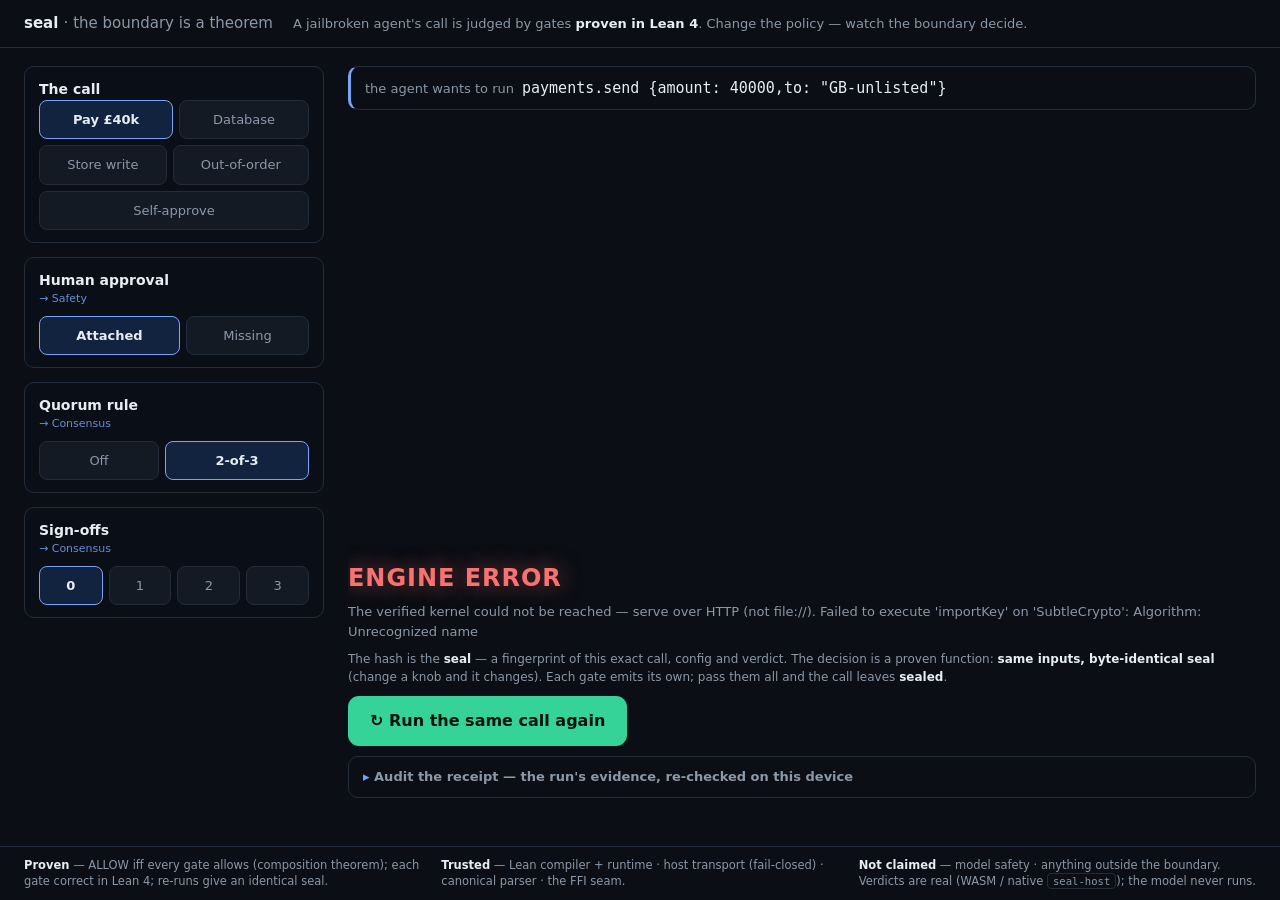
==== commit a51b88bb: "seal-demo: bump to df42 kernel + real Ed25519 signer Migrate the last stale repo in the seal family " ====
--- a/public/index.html
+++ b/public/index.html
@@ -5,7 +5,7 @@
 <meta name="viewport" content="width=device-width, initial-scale=1"/>
 <title>seal · the boundary is a theorem</title>
 <!-- bump ?v= on every push so browsers fetch fresh assets without a hard refresh -->
-<link rel="stylesheet" href="style.css?v=20260710a"/>
+<link rel="stylesheet" href="style.css?v=20260713df42"/>
 </head>
 <body class="app">
 
@@ -64,6 +64,6 @@
 })();
 </script>
 <script src="wasm/seal.js"></script>
-<script type="module" src="gauntlet.js?v=20260710a"></script>
+<script type="module" src="gauntlet.js?v=20260713df42"></script>
 </body>
 </html>
